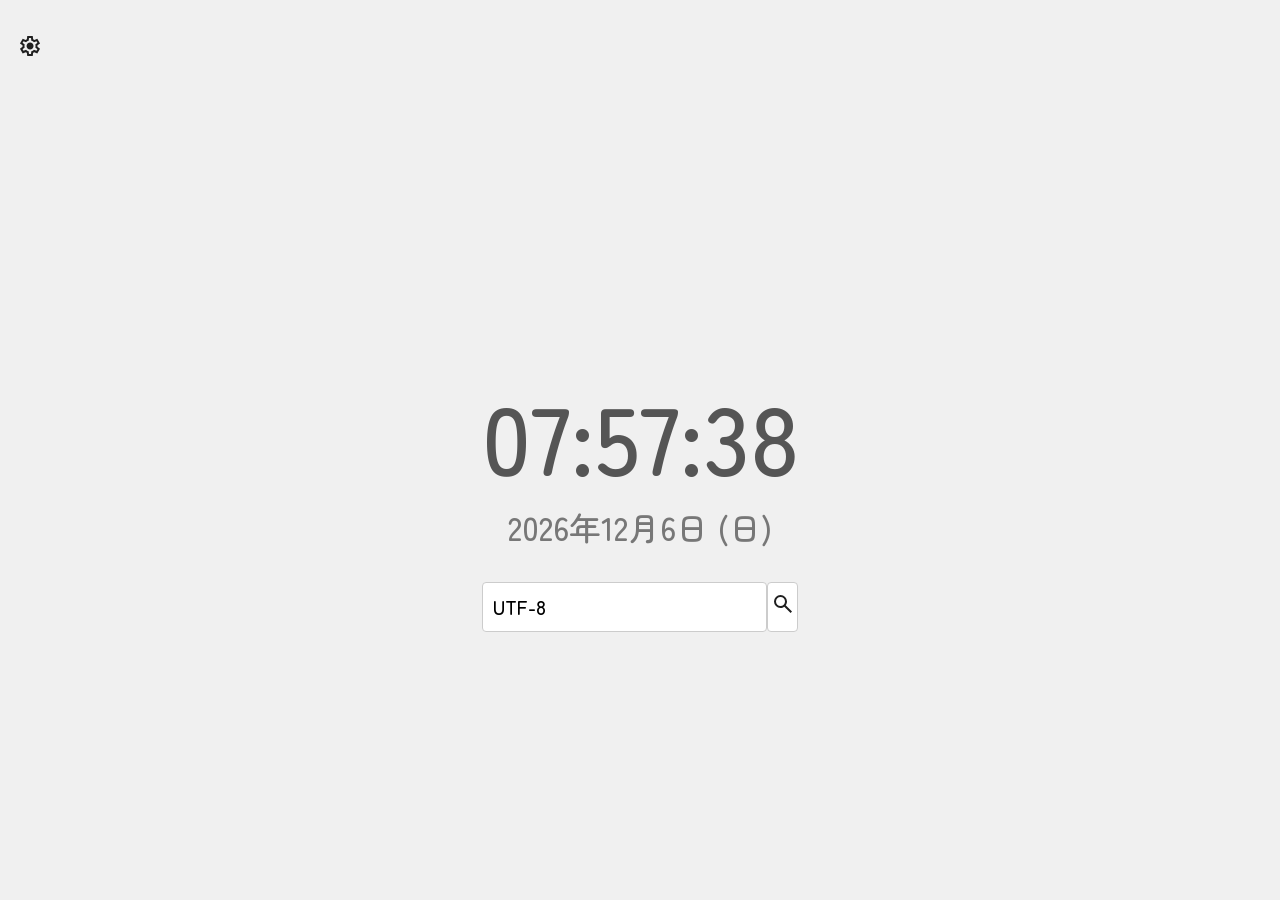
==== index.html @ 5b56629f "search機能追加" ====
<!DOCTYPE html>
<html lang="ja">
<head>
    <meta charset="UTF-8">
    <meta name="viewport" content="width=device-width, initial-scale=1.0">
    <title>Home</title>
    <!--CSS-->
    <link rel="preconnect" href="https://fonts.googleapis.com">
    <link rel="preconnect" href="https://fonts.gstatic.com" crossorigin>
    <link href="https://fonts.googleapis.com/css2?family=Zen+Maru+Gothic:wght@300;400;500;700;900&display=swap" rel="stylesheet">
    <link rel="stylesheet" href="style.css">
    <link rel="stylesheet" href="index.style.css">
</head>
<body>
    <header>
        <div class="settings">
            <p title="設定" class="settings-show-btn" onclick="document.querySelector('.settings_dialog').show();"><svg xmlns="http://www.w3.org/2000/svg" height="24px" viewBox="0 -960 960 960" width="24px" fill="#1f1f1f"><path d="m370-80-16-128q-13-5-24.5-12T307-235l-119 50L78-375l103-78q-1-7-1-13.5v-27q0-6.5 1-13.5L78-585l110-190 119 50q11-8 23-15t24-12l16-128h220l16 128q13 5 24.5 12t22.5 15l119-50 110 190-103 78q1 7 1 13.5v27q0 6.5-2 13.5l103 78-110 190-118-50q-11 8-23 15t-24 12L590-80H370Zm70-80h79l14-106q31-8 57.5-23.5T639-327l99 41 39-68-86-65q5-14 7-29.5t2-31.5q0-16-2-31.5t-7-29.5l86-65-39-68-99 42q-22-23-48.5-38.5T533-694l-13-106h-79l-14 106q-31 8-57.5 23.5T321-633l-99-41-39 68 86 64q-5 15-7 30t-2 32q0 16 2 31t7 30l-86 65 39 68 99-42q22 23 48.5 38.5T427-266l13 106Zm42-180q58 0 99-41t41-99q0-58-41-99t-99-41q-59 0-99.5 41T342-480q0 58 40.5 99t99.5 41Zm-2-140Z"/></svg></p>
            <dialog class="settings_dialog"></dialog>
        </div>
        <div class="eventday"></div>
    </header>
    <main>
        <div class="center">
            <div class="time-day"><p class="time">HH:mm:ss</p><p class="day">yyyy年mm月dd日(ddd)</p></div>
            <div class="search">
                <!--<script async src="https://cse.google.com/cse.js?cx=35801c69d542c47eb"></script>
                <div class="gcse-search"></div>-->
                <form class="search-form" action="https://www.google.com/search" method="get" target="_blank">
                    <input type="search" name="q" placeholder="検索" class="search-input" required title=">
                    <input type="hidden" name="ie" value="UTF-8">
                    <input type="hidden" name="oe" value="UTF-8">
                    <input type="hidden" name="hl" value="ja">
                    <button type="submit" class="search-btn"><svg xmlns="http://www.w3.org/2000/svg" height="24px" viewBox="0 -960 960 960" width="24px" fill="#1f1f1f"><path d="M784-120 532-372q-30 24-69 38t-83 14q-109 0-184.5-75.5T120-580q0-109 75.5-184.5T380-840q109 0 184.5 75.5T640-580q0 44-14 83t-38 69l252 252-56 56ZM380-400q75 0 127.5-52.5T560-580q0-75-52.5-127.5T380-760q-75 0-127.5 52.5T200-580q0 75 52.5 127.5T380-400Z"/></svg></button>
                </form>
            </div>
        </div>
        <div class="center-sub">
            <div class="favorite"></div>
        </div>
    </main>
    
    
    <!--JS-->
    <script src="script.js"></script>
    <script src="index.script.js"></script>
</body>
</html>
---- style.css ----
html,
body {
    margin: 0;
    padding: 0;
    width: 100%;
    height: 100%;
    /*Fonts Zen Maru Gothic ミディアムを初期で指定*/
    font-family: "Zen Maru Gothic", sans-serif;
    font-weight: 500;
    font-style: normal;
    position: relative;
}
* {
    /*Fonts Zen Maru Gothic ミディアムを初期で指定*/
    font-family: "Zen Maru Gothic", sans-serif;
    font-weight: 500;
    font-style: normal;
}


/*Zen Maru Gothic*/
.zen-maru-gothic-light {
    font-family: "Zen Maru Gothic", sans-serif;
    font-weight: 300;
    font-style: normal;
}
.zen-maru-gothic-regular {
    font-family: "Zen Maru Gothic", sans-serif;
    font-weight: 400;
    font-style: normal;
}
.zen-maru-gothic-medium {
    font-family: "Zen Maru Gothic", sans-serif;
    font-weight: 500;
    font-style: normal;
}
.zen-maru-gothic-bold {
    font-family: "Zen Maru Gothic", sans-serif;
    font-weight: 700;
    font-style: normal;
}
.zen-maru-gothic-black {
    font-family: "Zen Maru Gothic", sans-serif;
    font-weight: 900;
    font-style: normal;
}
---- index.style.css ----
body {
    font-family: 'Zen Maru Gothic', sans-serif;
    background-color: #f0f0f0;
    color: #333;
    margin: 0;
    padding: 0;
    display: flex;
    justify-content: center;
    align-items: center;
}
main {
    display: flex;
    justify-content: center;
    align-items: center;
    position: relative;
}
.center {
    position: relative;
    text-align: center;
}
.time {
    font-size: 6em;
    color: #555;
    margin-bottom: 0;
}
.day {
    font-size: 2em;
    color: #777;
    margin-top: 0;
}
/*.search > * {
    display: flex;
    justify-content: left;
    align-items: normal;
    position: relative;
}
.gs-result a,
.gs-result,
.gsc-thumbnail-inside {
    position: relative;
    text-align: left;
}*/
.search {
    position: relative;
    width: 100%;
}
.search > form {
    display: flex;
    justify-content: center;
    align-items: center;
    width: 100%;
    position: relative;
    padding-left: 0;
    padding-right: 0;
}
.search > form > input[type="search"] {
    width: 90%;
    font-size: 1.2em;
    border: 1px solid #ccc;
    border-radius: 4px;
    box-sizing: border-box;
    position: relative;
    height: 50px;
    padding-left: 10px;
} 
.search > form > input[type="search"]:focus {
    outline: none;
    border-color: #66afe9;
}
.search > form > input[type="submit"],
.search-btn {
    padding: 0;
    width: 10%;
    font-size: 1.2em;
    border: 1px solid #ccc;
    border-radius: 4px;
    box-sizing: border-box;
    position: relative;
    height: 50px;
    background-color: #fff;
}

.search > form > input[type="submit"] :hover,
.search-btn :hover {
    border-color: #66afe9;
    cursor: pointer;
}
.search > form > input[type="search"]::placeholder {
    color: #aaa;
}

.settings {
    position: absolute;
    top: 10px;
    right: 10px;
}
.settings_dialog {
    width: 300px;
    height: 400px;
    padding: 20px;
    background-color: #fff;
    border: 1px solid #ccc;
    box-shadow: 0 2px 10px rgba(0, 0, 0, 0.1);
    border-radius: 8px;
    opacity: 1 !important;
    visibility: visible !important;
    border: none;
    height: 80%;
    box-shadow: 0 3px 10px rgba(34, 25, 25, 0.4);
    border-collapse: separate;
    background: white;
    padding: 30px;
    width: 70%;
    position: fixed !important;
    top: 5%;
    left: 12%;
    z-index: 100003;
}
.settings-show-btn {
    position:fixed;
    left: 0;
    top: 0;
    cursor: pointer;
    padding: 10px;
    width: 40px;
    height: 40px;
    display: flex;
    justify-content: center;
    align-items: center;
}
.settings-show-btn:hover {
    background-color: #afafaf;
    border-radius: 50%;
}
.settings-show-btn > svg {
    width: 24px;
    height: 24px;
    
}
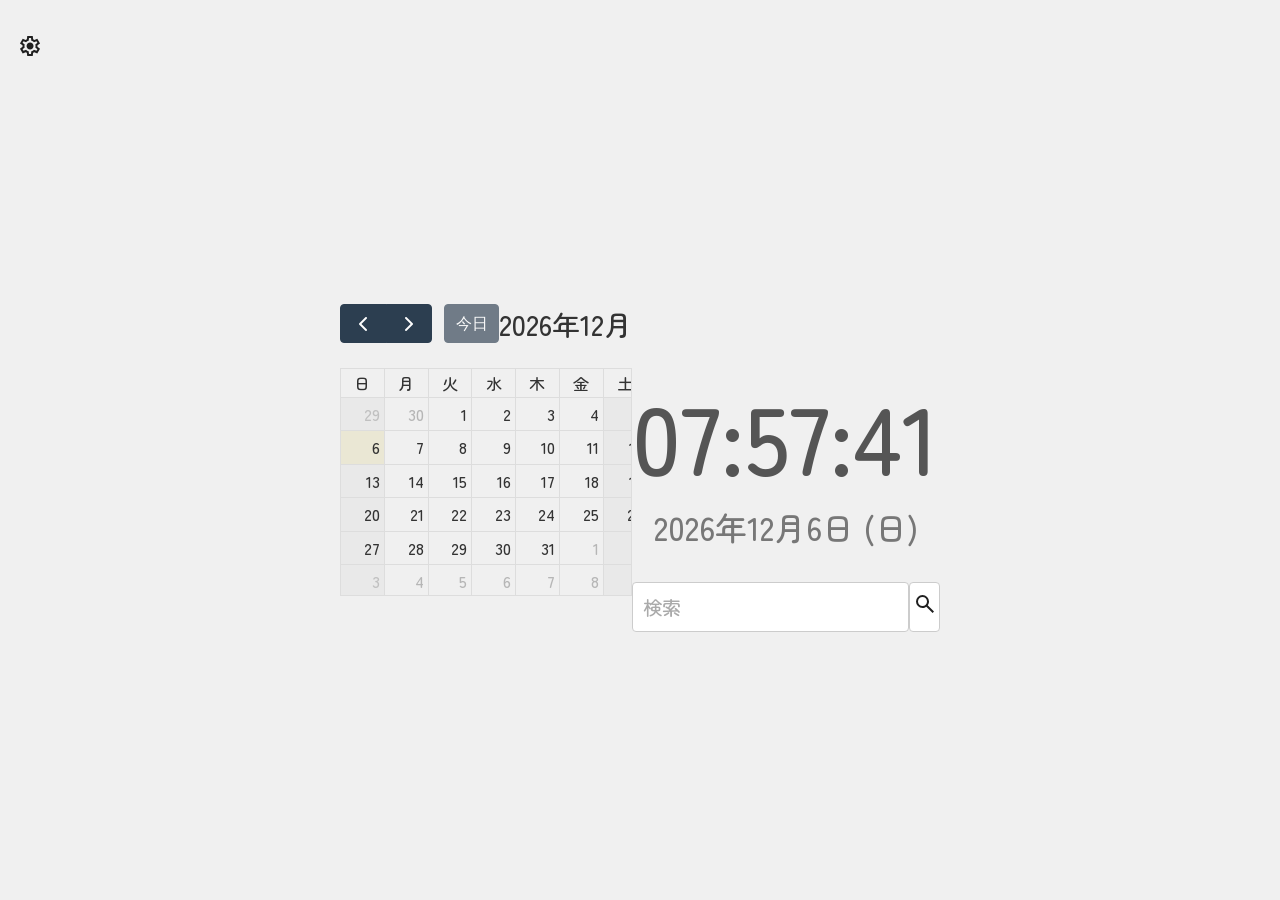
==== commit 073e5c32: "create calendar" ====
--- a/index.html
+++ b/index.html
@@ -10,12 +10,26 @@
     <link href="https://fonts.googleapis.com/css2?family=Zen+Maru+Gothic:wght@300;400;500;700;900&display=swap" rel="stylesheet">
     <link rel="stylesheet" href="style.css">
     <link rel="stylesheet" href="index.style.css">
+    <style>
+        dialog {
+            position: fixed;
+        }
+    </style>
+    <!--JS-->
+    <script src="fullcalendar/dist/index.global.min.js"></script>
+    <script src="fullcalendar/dist/locales-all.global.min.js"></script>
 </head>
 <body>
+    <div class="dialog">
+        <dialog class="settings_dialog" id="$main_settings_dialog"></dialog>
+    </div>
+    <div class="mini-calendar">
+        <div id='calendar'></div>
+    </div>
     <header>
         <div class="settings">
             <p title="設定" class="settings-show-btn" onclick="document.querySelector('.settings_dialog').show();"><svg xmlns="http://www.w3.org/2000/svg" height="24px" viewBox="0 -960 960 960" width="24px" fill="#1f1f1f"><path d="m370-80-16-128q-13-5-24.5-12T307-235l-119 50L78-375l103-78q-1-7-1-13.5v-27q0-6.5 1-13.5L78-585l110-190 119 50q11-8 23-15t24-12l16-128h220l16 128q13 5 24.5 12t22.5 15l119-50 110 190-103 78q1 7 1 13.5v27q0 6.5-2 13.5l103 78-110 190-118-50q-11 8-23 15t-24 12L590-80H370Zm70-80h79l14-106q31-8 57.5-23.5T639-327l99 41 39-68-86-65q5-14 7-29.5t2-31.5q0-16-2-31.5t-7-29.5l86-65-39-68-99 42q-22-23-48.5-38.5T533-694l-13-106h-79l-14 106q-31 8-57.5 23.5T321-633l-99-41-39 68 86 64q-5 15-7 30t-2 32q0 16 2 31t7 30l-86 65 39 68 99-42q22 23 48.5 38.5T427-266l13 106Zm42-180q58 0 99-41t41-99q0-58-41-99t-99-41q-59 0-99.5 41T342-480q0 58 40.5 99t99.5 41Zm-2-140Z"/></svg></p>
-            <dialog class="settings_dialog"></dialog>
+            
         </div>
         <div class="eventday"></div>
     </header>
@@ -26,7 +40,7 @@
                 <!--<script async src="https://cse.google.com/cse.js?cx=35801c69d542c47eb"></script>
                 <div class="gcse-search"></div>-->
                 <form class="search-form" action="https://www.google.com/search" method="get" target="_blank">
-                    <input type="search" name="q" placeholder="検索" class="search-input" required title=">
+                    <input type="search" name="q" placeholder="検索" class="search-input" required title="検索">
                     <input type="hidden" name="ie" value="UTF-8">
                     <input type="hidden" name="oe" value="UTF-8">
                     <input type="hidden" name="hl" value="ja">
--- a/style.css
+++ b/style.css
@@ -45,3 +45,6 @@
     font-style: normal;
 }
 
+dialog {
+    position: fixed;
+}
--- a/index.style.css
+++ b/index.style.css
@@ -136,4 +136,20 @@
     width: 24px;
     height: 24px;
     
+}
+
+dialog {
+    position: fixed;
+}
+
+.settings_dialog {
+    margin: 0;
+    padding: 0;
+    border: none;
+    box-sizing: border-box;
+}
+.dialog {
+    margin: 0;
+    padding: 0;
+    border: none;
 }
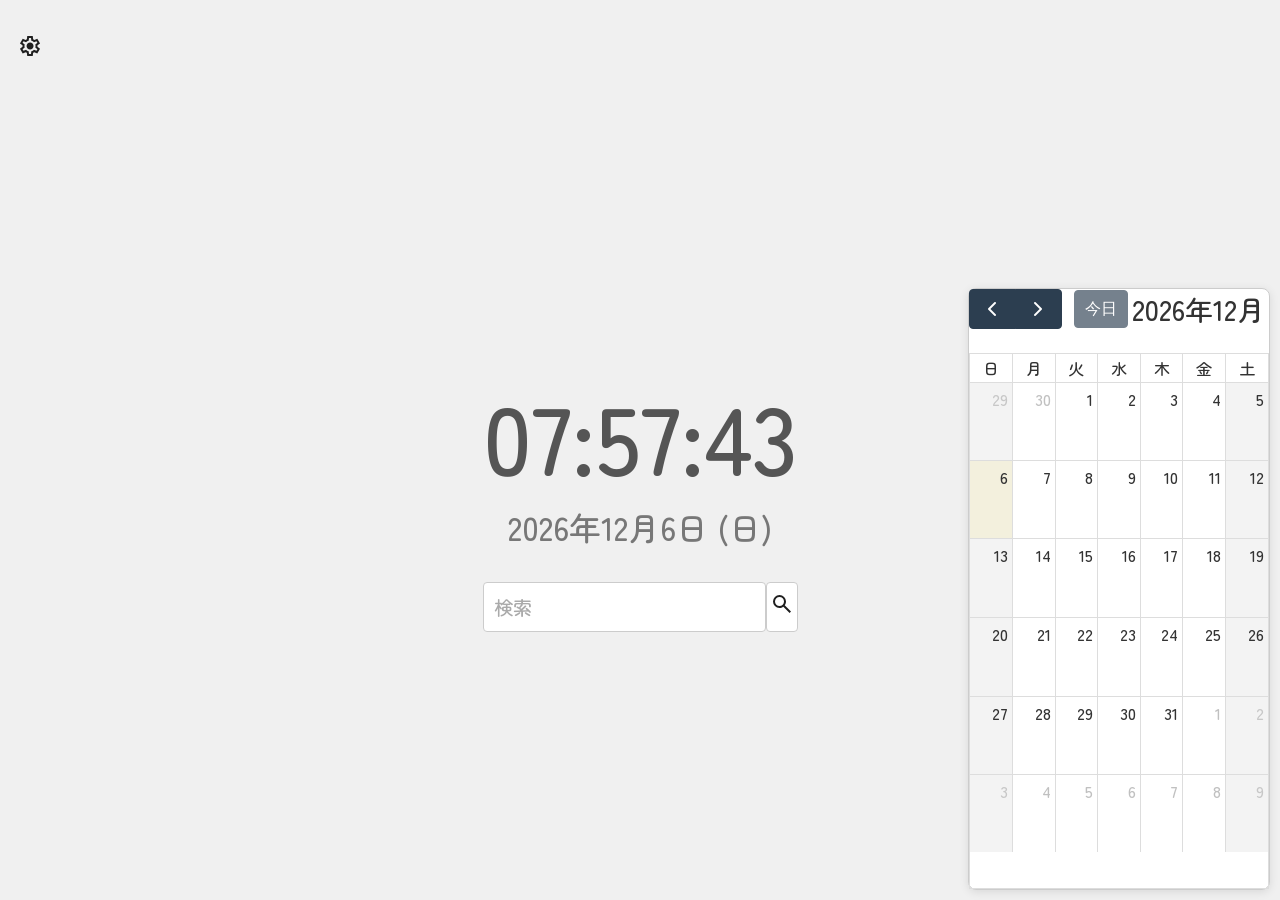
==== commit 2fad30ba: "Rename Mini Calender ID" ====
--- a/index.html
+++ b/index.html
@@ -24,7 +24,7 @@
         <dialog class="settings_dialog" id="$main_settings_dialog"></dialog>
     </div>
     <div class="mini-calendar">
-        <div id='calendar'></div>
+        <div id='mini_calendar'></div>
     </div>
     <header>
         <div class="settings">
--- a/index.style.css
+++ b/index.style.css
@@ -152,4 +152,21 @@
     margin: 0;
     padding: 0;
     border: none;
+}
+.mini-calendar {
+    position: fixed;
+    bottom: 10px;
+    right: 10px;
+    width: 300px;
+    height: 600px;
+    background-color: #fff;
+    border: 1px solid #ccc;
+    box-shadow: 0 2px 10px rgba(0, 0, 0, 0.1);
+    border-radius: 8px;
+    z-index: 100002;
+}
+.mini-calendar #mini_calendar {
+    width: 100%;
+    height: 100%;
+    /*font-size: 10px;*/
 }
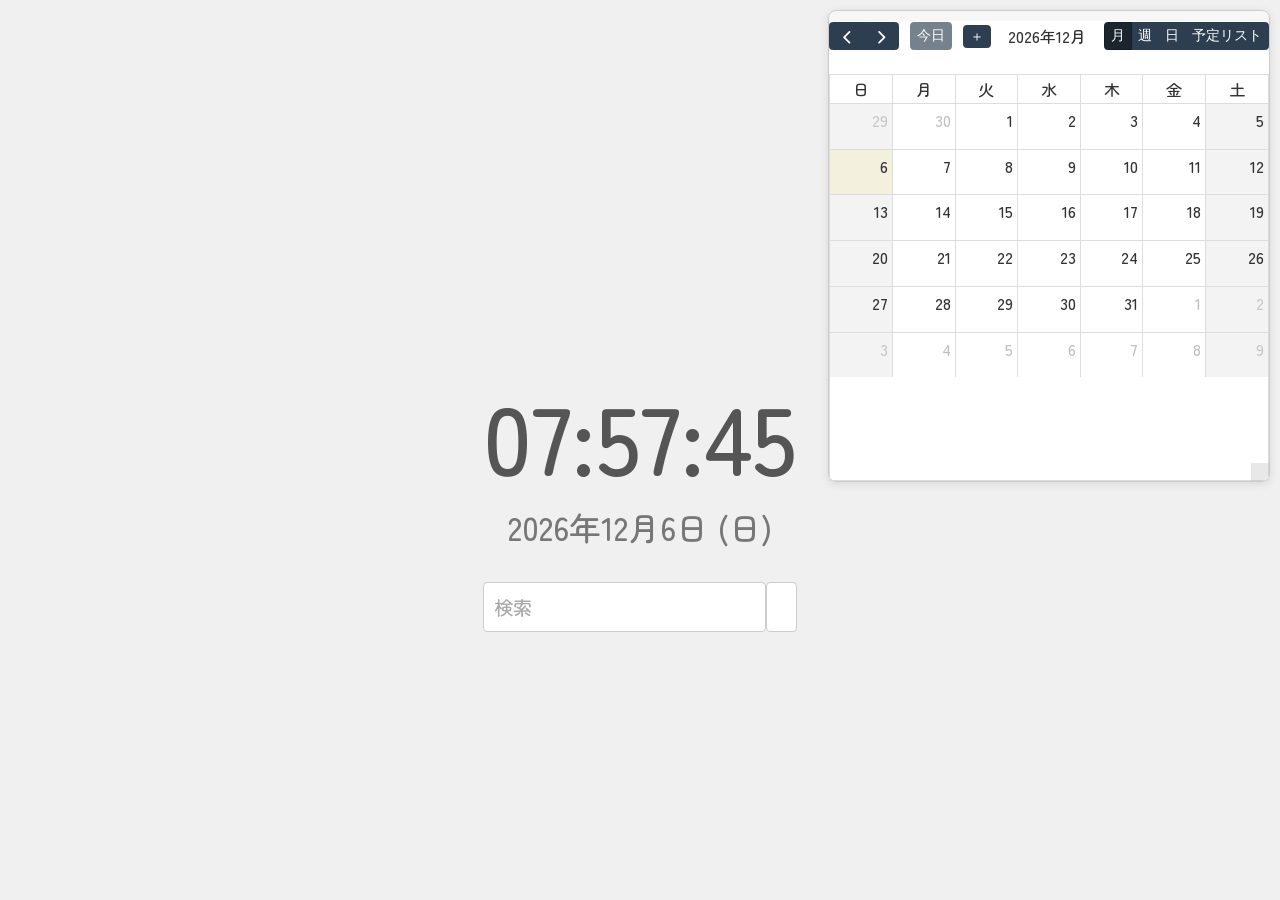
==== commit 8b8eae79: "Updata" ====
--- a/index.html
+++ b/index.html
@@ -22,13 +22,59 @@
 <body>
     <div class="dialog">
         <dialog class="settings_dialog" id="$main_settings_dialog"></dialog>
+        <dialog class="event_dialog" id="event_dialog">
+            <div class="event-dialog-content">
+                <div>
+                    <label>タイトル:</label>
+                    <input type="text" id="event_title">
+                </div>
+                <div class="event-dates">
+                    <div>
+                        <label>開始日時:</label>
+                        <input type="datetime-local" id="event_start">
+                    </div>
+                    <div>
+                        <label>終了日時:</label>
+                        <input type="datetime-local" id="event_end">
+                    </div>
+                </div>
+                <div class="event-buttons">
+                    <button id="event_save">保存</button>
+                    <button id="event_delete">削除</button>
+                    <button onclick="this.closest('dialog').close()">閉じる</button>
+                </div>
+            </div>
+        </dialog>
+        <dialog class="event_dialog" id="add_event_dialog">
+            <div class="event-dialog-content">
+                <h3>新規イベント</h3>
+                <div>
+                    <label>タイトル:</label>
+                    <input type="text" id="new_event_title">
+                </div>
+                <div class="event-dates">
+                    <div>
+                        <label>開始日時:</label>
+                        <input type="datetime-local" id="new_event_start">
+                    </div>
+                    <div>
+                        <label>終了日時:</label>
+                        <input type="datetime-local" id="new_event_end">
+                    </div>
+                </div>
+                <div class="event-buttons">
+                    <button id="new_event_save">追加</button>
+                    <button onclick="this.closest('dialog').close()">キャンセル</button>
+                </div>
+            </div>
+        </dialog>
     </div>
     <div class="mini-calendar">
         <div id='mini_calendar'></div>
     </div>
     <header>
         <div class="settings">
-            <p title="設定" class="settings-show-btn" onclick="document.querySelector('.settings_dialog').show();"><svg xmlns="http://www.w3.org/2000/svg" height="24px" viewBox="0 -960 960 960" width="24px" fill="#1f1f1f"><path d="m370-80-16-128q-13-5-24.5-12T307-235l-119 50L78-375l103-78q-1-7-1-13.5v-27q0-6.5 1-13.5L78-585l110-190 119 50q11-8 23-15t24-12l16-128h220l16 128q13 5 24.5 12t22.5 15l119-50 110 190-103 78q1 7 1 13.5v27q0 6.5-2 13.5l103 78-110 190-118-50q-11 8-23 15t-24 12L590-80H370Zm70-80h79l14-106q31-8 57.5-23.5T639-327l99 41 39-68-86-65q5-14 7-29.5t2-31.5q0-16-2-31.5t-7-29.5l86-65-39-68-99 42q-22-23-48.5-38.5T533-694l-13-106h-79l-14 106q-31 8-57.5 23.5T321-633l-99-41-39 68 86 64q-5 15-7 30t-2 32q0 16 2 31t7 30l-86 65 39 68 99-42q22 23 48.5 38.5T427-266l13 106Zm42-180q58 0 99-41t41-99q0-58-41-99t-99-41q-59 0-99.5 41T342-480q0 58 40.5 99t99.5 41Zm-2-140Z"/></svg></p>
+            <p title="設定" class="settings-show-btn" onclick="document.querySelector('.settings_dialog').show();"><svg xmlns="http://www.w3.org/2000/svg" height="24px" viewBox="http://www.w3.org/2000/svg" width="24px" fill="#1f1f1f"><path d="m370-80-16-128q-13-5-24.5-12T307-235l-119 50L78-375l103-78q-1-7-1-13.5v-27q0-6.5 1-13.5L78-585l110-190 119 50q11-8 23-15t24-12l16-128h220l16 128q13 5 24.5 12t22.5 15l119-50 110 190-103 78q1 7 1 13.5v27q0 6.5-2 13.5l103 78-110 190-118-50q-11 8-23 15t-24 12L590-80H370Zm70-80h79l14-106q31-8 57.5-23.5T639-327l99 41 39-68-86-65q5-14 7-29.5t2-31.5q0-16-2-31.5t-7-29.5l86-65-39-68-99 42q-22-23-48.5-38.5T533-694l-13-106h-79l-14 106q-31 8-57.5 23.5T321-633l-99-41-39 68 86 64q-5 15-7 30t-2 32q0 16 2 31t7 30l-86 65 39 68 99-42q22 23 48.5 38.5T427-266l13 106Zm42-180q58 0 99-41t41-99q0-58-41-99t-99-41q-59 0-99.5 41T342-480q0 58 40.5 99t99.5 41Zm-2-140Z"/></svg></p>
             
         </div>
         <div class="eventday"></div>
@@ -44,7 +90,7 @@
                     <input type="hidden" name="ie" value="UTF-8">
                     <input type="hidden" name="oe" value="UTF-8">
                     <input type="hidden" name="hl" value="ja">
-                    <button type="submit" class="search-btn"><svg xmlns="http://www.w3.org/2000/svg" height="24px" viewBox="0 -960 960 960" width="24px" fill="#1f1f1f"><path d="M784-120 532-372q-30 24-69 38t-83 14q-109 0-184.5-75.5T120-580q0-109 75.5-184.5T380-840q109 0 184.5 75.5T640-580q0 44-14 83t-38 69l252 252-56 56ZM380-400q75 0 127.5-52.5T560-580q0-75-52.5-127.5T380-760q-75 0-127.5 52.5T200-580q0 75 52.5 127.5T380-400Z"/></svg></button>
+                    <button type="submit" class="search-btn"><svg xmlns="http://www.w3.org/2000/svg" height="24px" viewBox="http://www.w3.org/2000/svg" width="24px" fill="#1f1f1f"><path d="M784-120 532-372q-30 24-69 38t-83 14q-109 0-184.5-75.5T120-580q0-109 75.5-184.5T380-840q109 0 184.5 75.5T640-580q0 44-14 83t-38 69l252 252-56 56ZM380-400q75 0 127.5-52.5T560-580q0-75-52.5-127.5T380-760q-75 0-127.5 52.5T200-580q0 75 52.5 127.5T380-400Z"/></svg></button>
                 </form>
             </div>
         </div>
--- a/index.style.css
+++ b/index.style.css
@@ -155,18 +155,77 @@
 }
 .mini-calendar {
     position: fixed;
-    bottom: 10px;
+    top: 10px;
     right: 10px;
-    width: 300px;
-    height: 600px;
+    width: 440px;
+    height: 470px;
     background-color: #fff;
     border: 1px solid #ccc;
     box-shadow: 0 2px 10px rgba(0, 0, 0, 0.1);
     border-radius: 8px;
     z-index: 100002;
+    display: flex;
+    flex-direction: column;
+    user-select: none;
+    -webkit-user-select: none;
 }
 .mini-calendar #mini_calendar {
     width: 100%;
     height: 100%;
+    flex: 1;
+    box-sizing: border-box;  /* パディングを含めたサイズ計算に */
     /*font-size: 10px;*/
+}
+
+/* イベントのタイトルは選択可能に */
+.mini-calendar .fc-event-title {
+    user-select: text;
+    -webkit-user-select: text;
+}
+.event_dialog {
+    padding: 20px;
+    background-color: #fff;
+    border: none;
+    border-radius: 8px;
+    box-shadow: 0 3px 10px rgba(34, 25, 25, 0.4);
+}
+
+.event-dialog-content {
+    display: flex;
+    flex-direction: column;
+    gap: 15px;
+}
+
+.event-dialog-content input[type="text"] {
+    width: 100%;
+    padding: 5px;
+    margin-bottom: 10px;
+    border: 1px solid #ccc;
+    border-radius: 4px;
+    box-sizing: border-box;
+}
+
+.event-dates {
+    display: flex;
+    flex-direction: column;
+    gap: 10px;
+}
+
+.event-buttons {
+    display: flex;
+    gap: 10px;
+    justify-content: flex-end;
+    margin-top: 10px;
+}
+
+.event-buttons button {
+    padding: 5px 15px;
+    border: 1px solid #ccc;
+    border-radius: 4px;
+    background: white;
+    cursor: pointer;
+}
+
+.event-buttons button:hover {
+    background: #f0f0f0;
 }
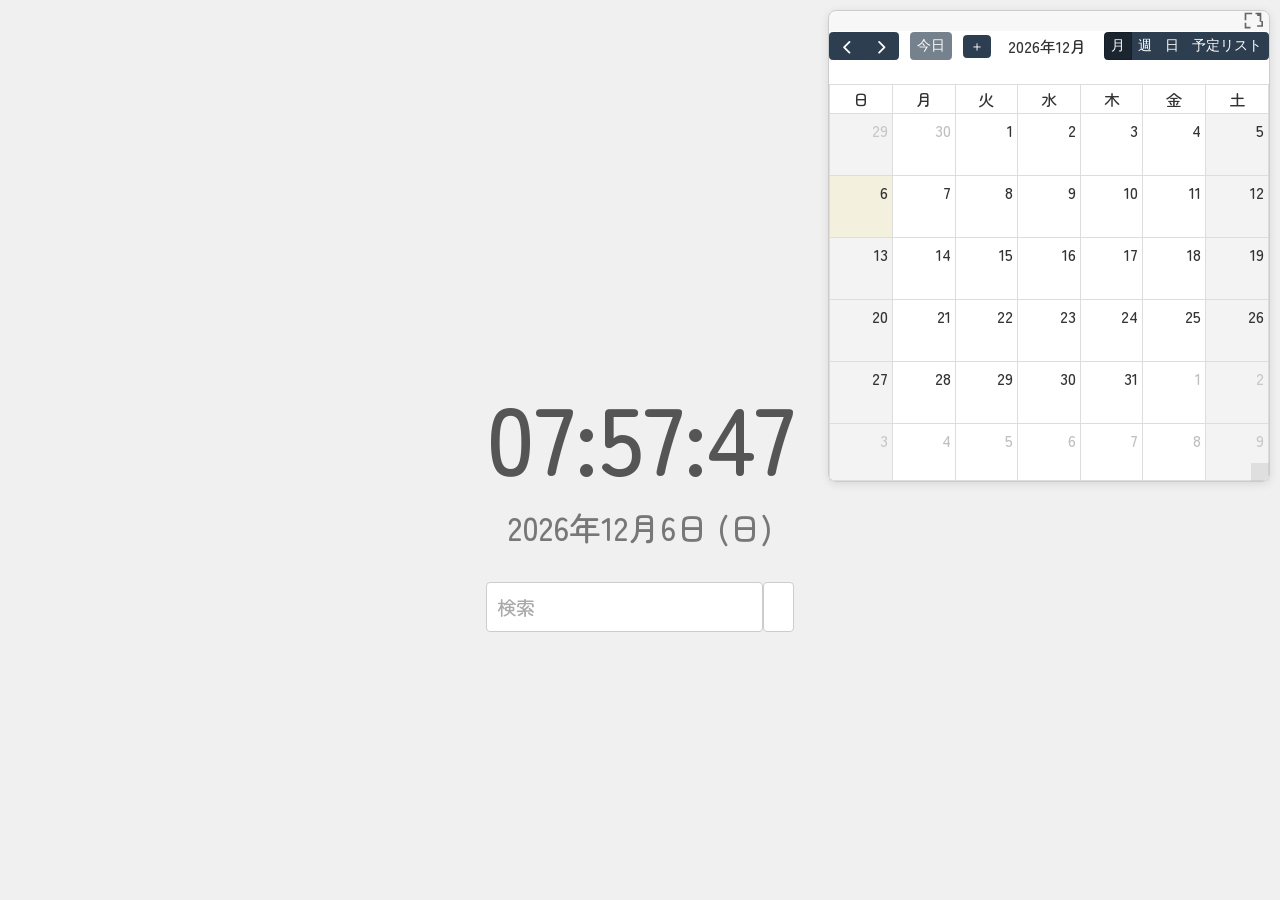
==== commit 7c7ac69b: "update calender" ====
--- a/index.html
+++ b/index.html
@@ -74,7 +74,8 @@
     </div>
     <header>
         <div class="settings">
-            <p title="設定" class="settings-show-btn" onclick="document.querySelector('.settings_dialog').show();"><svg xmlns="http://www.w3.org/2000/svg" height="24px" viewBox="http://www.w3.org/2000/svg" width="24px" fill="#1f1f1f"><path d="m370-80-16-128q-13-5-24.5-12T307-235l-119 50L78-375l103-78q-1-7-1-13.5v-27q0-6.5 1-13.5L78-585l110-190 119 50q11-8 23-15t24-12l16-128h220l16 128q13 5 24.5 12t22.5 15l119-50 110 190-103 78q1 7 1 13.5v27q0 6.5-2 13.5l103 78-110 190-118-50q-11 8-23 15t-24 12L590-80H370Zm70-80h79l14-106q31-8 57.5-23.5T639-327l99 41 39-68-86-65q5-14 7-29.5t2-31.5q0-16-2-31.5t-7-29.5l86-65-39-68-99 42q-22-23-48.5-38.5T533-694l-13-106h-79l-14 106q-31 8-57.5 23.5T321-633l-99-41-39 68 86 64q-5 15-7 30t-2 32q0 16 2 31t7 30l-86 65 39 68 99-42q22 23 48.5 38.5T427-266l13 106Zm42-180q58 0 99-41t41-99q0-58-41-99t-99-41q-59 0-99.5 41T342-480q0 58 40.5 99t99.5 41Zm-2-140Z"/></svg></p>
+            <p title="設定" class="settings-show-btn" onclick="document.querySelector('.settings_dialog').show();">
+              <svg xmlns="http://www.w3.org/2000/svg" height="24px" viewBox="0 0 960 960" width="24px" fill="#1f1f1f"><path d="m370-80-16-128q-13-5-24.5-12T307-235l-119 50L78-375l103-78q-1-7-1-13.5v-27q0-6.5 1-13.5L78-585l110-190 119 50q11-8 23-15t24-12l16-128h220l16 128q13 5 24.5 12t22.5 15l119-50 110 190-103 78q1 7 1 13.5v27q0 6.5-2 13.5l103 78-110 190-118-50q-11 8-23 15t-24 12L590-80H370Zm70-80h79l14-106q31-8 57.5-23.5T639-327l99 41 39-68-86-65q5-14 7-29.5t2-31.5q0-16-2-31.5t-7-29.5l86-65-39-68-99 42q-22-23-48.5-38.5T533-694l-13-106h-79l-14 106q-31 8-57.5 23.5T321-633l-99-41-39 68 86 64q-5 15-7 30t-2 32q0 16 2 31t7 30l-86 65 39 68 99-42q22 23 48.5 38.5T427-266l13 106Zm42-180q58 0 99-41t41-99q0-58-41-99t-99-41q-59 0-99.5 41T342-480q0 58 40.5 99t99.5 41Zm-2-140Z"/></svg></p>
             
         </div>
         <div class="eventday"></div>
@@ -90,7 +91,9 @@
                     <input type="hidden" name="ie" value="UTF-8">
                     <input type="hidden" name="oe" value="UTF-8">
                     <input type="hidden" name="hl" value="ja">
-                    <button type="submit" class="search-btn"><svg xmlns="http://www.w3.org/2000/svg" height="24px" viewBox="http://www.w3.org/2000/svg" width="24px" fill="#1f1f1f"><path d="M784-120 532-372q-30 24-69 38t-83 14q-109 0-184.5-75.5T120-580q0-109 75.5-184.5T380-840q109 0 184.5 75.5T640-580q0 44-14 83t-38 69l252 252-56 56ZM380-400q75 0 127.5-52.5T560-580q0-75-52.5-127.5T380-760q-75 0-127.5 52.5T200-580q0 75 52.5 127.5T380-400Z"/></svg></button>
+                    <button type="submit" class="search-btn">
+                    <svg xmlns="http://www.w3.org/2000/svg" height="24px" viewBox="0 0 960 960" width="24px" fill="#1f1f1f"><path d="M784-120 532-372q-30 24-69 38t-83 14q-109 0-184.5-75.5T120-580q0-109 75.5-184.5T380-840q109 0 184.5 75.5T640-580q0 44-14 83t-38 69l252 252-56 56ZM380-400q75 0 127.5-52.5T560-580q0-75-52.5-127.5T380-760q-75 0-127.5 52.5T200-580q0 75 52.5 127.5T380-400Z"/></svg>
+                    </button>
                 </form>
             </div>
         </div>
--- a/index.style.css
+++ b/index.style.css
@@ -228,4 +228,29 @@
 
 .event-buttons button:hover {
     background: #f0f0f0;
+}
+.mini-calendar-drag-handle {
+    display: flex;
+    justify-content: flex-end;
+    align-items: center;
+}
+.mini-calendar-fullscreen-btn {
+    width: 24px;
+    height: 24px;
+    margin-right: 4px;
+    background: none;
+    border: none;
+    cursor: pointer;
+    display: flex;
+    align-items: center;
+    justify-content: center;
+    padding: 0;
+}
+.mini-calendar-fullscreen-btn svg {
+    width: 20px;
+    height: 20px;
+    fill: #666;
+}
+.mini-calendar-fullscreen-btn:hover svg {
+    fill: #222;
 }
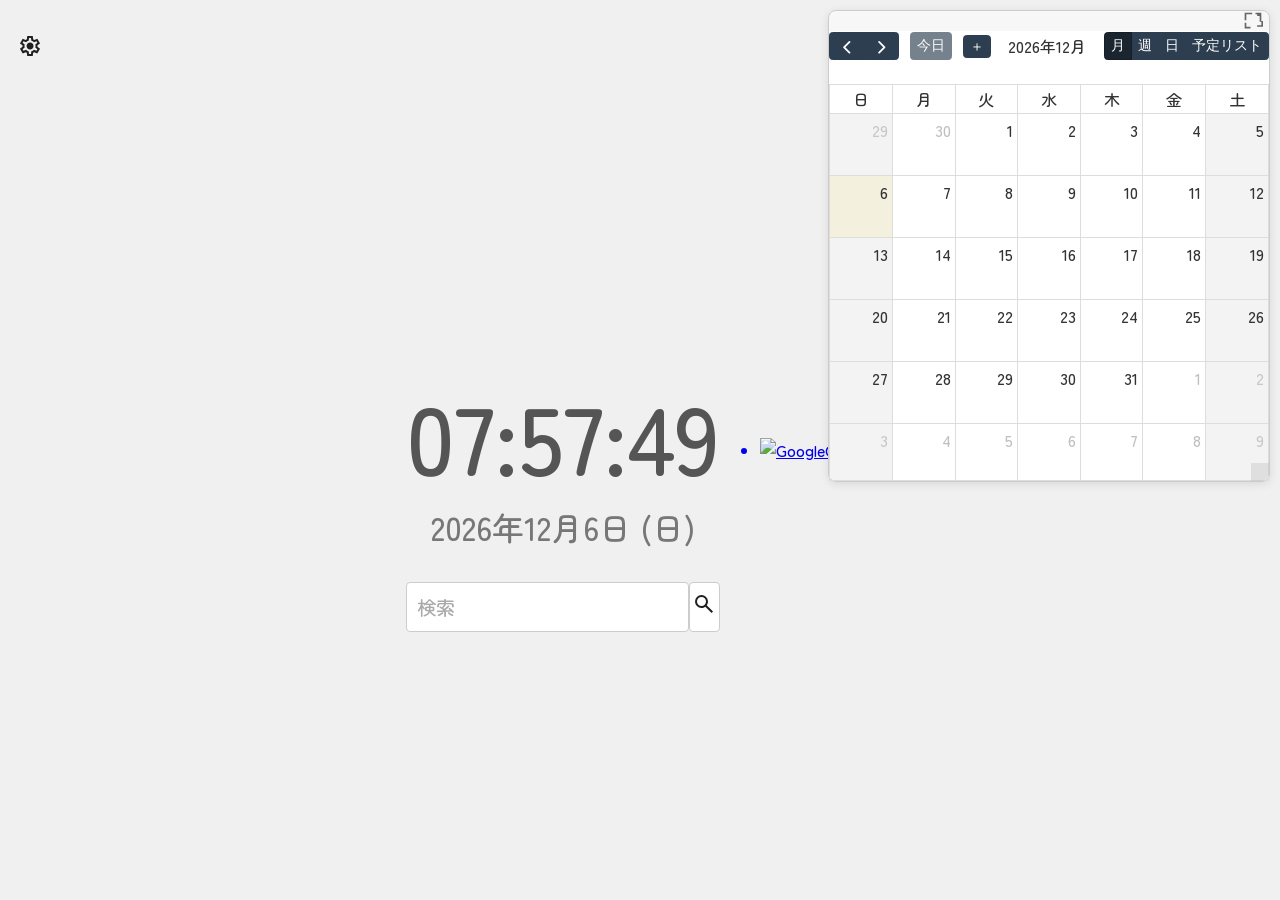
==== commit ce806f43: "Today Last Update" ====
--- a/index.html
+++ b/index.html
@@ -21,7 +21,44 @@
 </head>
 <body>
     <div class="dialog">
-        <dialog class="settings_dialog" id="$main_settings_dialog"></dialog>
+        <dialog class="settings_dialog" id="$main_settings_dialog">
+            <div class="settings-dialog-content">
+                <h3>設定</h3>
+                <div class="settings-options">
+                    <div class="option">
+                        <label for="theme">テーマ:</label>
+                        <select id="theme">
+                            <option value="light">ライト</option>
+                        </select>
+                    </div>
+                    <div class="option">
+                        <label for="language">言語:</label>
+                        <select id="language">
+                            <option value="ja">日本語</option>
+                        </select>
+                    </div>
+                    <div class="option">
+                        <label for="timezone">タイムゾーン:</label>
+                        <select id="timezone">
+                            <option value="Asia/Tokyo">日本 (東京)</option>
+                        </select>
+                    </div>
+                    <div class="option">
+                        <label for="dateFormat">日付フォーマット:</label>
+                        <select id="dateFormat">
+                            <option value="YYYY年MM月DD日">YYYY年MM月DD日</option>
+                        </select>
+                    </div>
+                    <div class="option">
+                        <label for="timeFormat">時間フォーマット:</label>
+                        <select id="timeFormat">
+                            <option value="HH:mm">24時間</option>
+                        </select>
+                    </div>
+                </div>
+                <button onclick="$main_settings_dialog.close();">閉じる</button>
+            </div>
+        </dialog>
         <dialog class="event_dialog" id="event_dialog">
             <div class="event-dialog-content">
                 <div>
@@ -75,8 +112,8 @@
     <header>
         <div class="settings">
             <p title="設定" class="settings-show-btn" onclick="document.querySelector('.settings_dialog').show();">
-              <svg xmlns="http://www.w3.org/2000/svg" height="24px" viewBox="0 0 960 960" width="24px" fill="#1f1f1f"><path d="m370-80-16-128q-13-5-24.5-12T307-235l-119 50L78-375l103-78q-1-7-1-13.5v-27q0-6.5 1-13.5L78-585l110-190 119 50q11-8 23-15t24-12l16-128h220l16 128q13 5 24.5 12t22.5 15l119-50 110 190-103 78q1 7 1 13.5v27q0 6.5-2 13.5l103 78-110 190-118-50q-11 8-23 15t-24 12L590-80H370Zm70-80h79l14-106q31-8 57.5-23.5T639-327l99 41 39-68-86-65q5-14 7-29.5t2-31.5q0-16-2-31.5t-7-29.5l86-65-39-68-99 42q-22-23-48.5-38.5T533-694l-13-106h-79l-14 106q-31 8-57.5 23.5T321-633l-99-41-39 68 86 64q-5 15-7 30t-2 32q0 16 2 31t7 30l-86 65 39 68 99-42q22 23 48.5 38.5T427-266l13 106Zm42-180q58 0 99-41t41-99q0-58-41-99t-99-41q-59 0-99.5 41T342-480q0 58 40.5 99t99.5 41Zm-2-140Z"/></svg></p>
-            
+                <svg xmlns="http://www.w3.org/2000/svg" height="24px" viewBox="0 -960 960 960" width="24px" fill="#1f1f1f"><path d="m370-80-16-128q-13-5-24.5-12T307-235l-119 50L78-375l103-78q-1-7-1-13.5v-27q0-6.5 1-13.5L78-585l110-190 119 50q11-8 23-15t24-12l16-128h220l16 128q13 5 24.5 12t22.5 15l119-50 110 190-103 78q1 7 1 13.5v27q0 6.5-2 13.5l103 78-110 190-118-50q-11 8-23 15t-24 12L590-80H370Zm70-80h79l14-106q31-8 57.5-23.5T639-327l99 41 39-68-86-65q5-14 7-29.5t2-31.5q0-16-2-31.5t-7-29.5l86-65-39-68-99 42q-22-23-48.5-38.5T533-694l-13-106h-79l-14 106q-31 8-57.5 23.5T321-633l-99-41-39 68 86 64q-5 15-7 30t-2 32q0 16 2 31t7 30l-86 65 39 68 99-42q22 23 48.5 38.5T427-266l13 106Zm42-180q58 0 99-41t41-99q0-58-41-99t-99-41q-59 0-99.5 41T342-480q0 58 40.5 99t99.5 41Zm-2-140Z"/></svg>
+            </p>
         </div>
         <div class="eventday"></div>
     </header>
@@ -92,13 +129,15 @@
                     <input type="hidden" name="oe" value="UTF-8">
                     <input type="hidden" name="hl" value="ja">
                     <button type="submit" class="search-btn">
-                    <svg xmlns="http://www.w3.org/2000/svg" height="24px" viewBox="0 0 960 960" width="24px" fill="#1f1f1f"><path d="M784-120 532-372q-30 24-69 38t-83 14q-109 0-184.5-75.5T120-580q0-109 75.5-184.5T380-840q109 0 184.5 75.5T640-580q0 44-14 83t-38 69l252 252-56 56ZM380-400q75 0 127.5-52.5T560-580q0-75-52.5-127.5T380-760q-75 0-127.5 52.5T200-580q0 75 52.5 127.5T380-400Z"/></svg>
+                    <svg xmlns="http://www.w3.org/2000/svg" height="24px" viewBox="0 -960 960 960" width="24px" fill="#1f1f1f"><path d="M784-120 532-372q-30 24-69 38t-83 14q-109 0-184.5-75.5T120-580q0-109 75.5-184.5T380-840q109 0 184.5 75.5T640-580q0 44-14 83t-38 69l252 252-56 56ZM380-400q75 0 127.5-52.5T560-580q0-75-52.5-127.5T380-760q-75 0-127.5 52.5T200-580q0 75 52.5 127.5T380-400Z"/></svg>
                     </button>
                 </form>
             </div>
         </div>
         <div class="center-sub">
-            <div class="favorite"></div>
+            <div class="favorite">
+                <ul id="$favorite_ul"></ul>
+            </div>
         </div>
     </main>
     
--- a/index.style.css
+++ b/index.style.css
@@ -127,6 +127,7 @@
     display: flex;
     justify-content: center;
     align-items: center;
+    color: #666;
 }
 .settings-show-btn:hover {
     background-color: #afafaf;
@@ -135,7 +136,7 @@
 .settings-show-btn > svg {
     width: 24px;
     height: 24px;
-    
+    color: #666;
 }
 
 dialog {
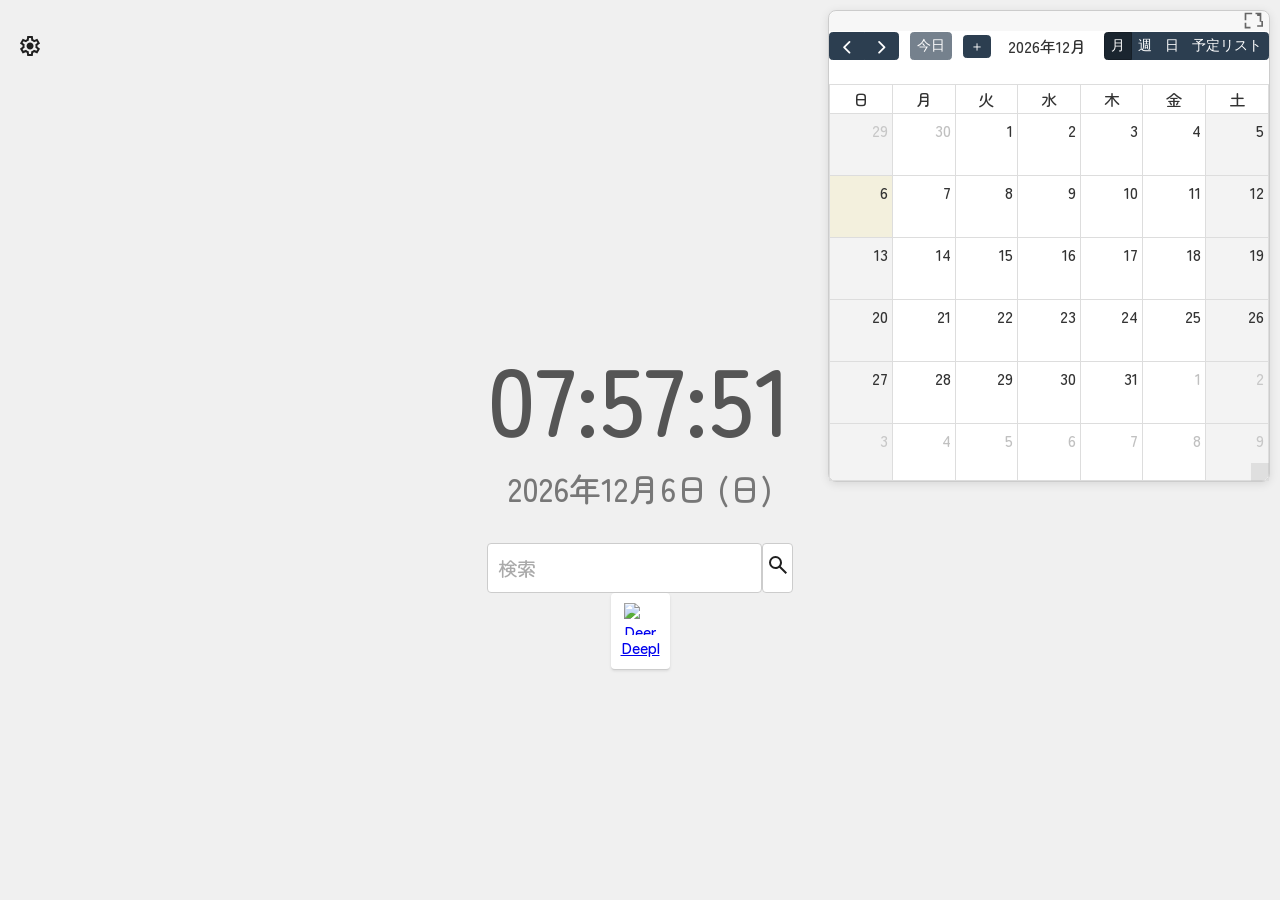
==== commit 33abbcb7: "日付のエラー解消" ====
--- a/index.html
+++ b/index.html
@@ -136,7 +136,7 @@
         </div>
         <div class="center-sub">
             <div class="favorite">
-                <ul id="$favorite_ul"></ul>
+                <ul id="$favorite_ul" class="favorite_ul"></ul>
             </div>
         </div>
     </main>
--- a/index.style.css
+++ b/index.style.css
@@ -9,12 +9,17 @@
     align-items: center;
 }
 main {
-    display: flex;
-    justify-content: center;
-    align-items: center;
-    position: relative;
+    position: relative;
+    display: flex;
+    align-items: center;
+    justify-content: center;
+    flex-direction: column;
 }
 .center {
+    position: relative;
+    text-align: center;
+}
+.center-sub {
     position: relative;
     text-align: center;
 }
@@ -254,4 +259,60 @@
 }
 .mini-calendar-fullscreen-btn:hover svg {
     fill: #222;
+}
+
+.center-sub {
+    width: 100%;
+    display: flex;
+    align-items: center;
+    justify-content: center;
+}
+.favorite_ul {
+    display: flex;
+    justify-content: center;
+    align-items: center;
+    width: 100%;
+    position: relative;
+    padding-left: 0;
+    padding-right: 0;
+
+    list-style: none;
+    padding: 0;
+    margin: 0;
+    display: flex;
+    position: relative;
+}
+
+.favorite-item {
+    display: flex;
+    align-items: center;
+    justify-content: center;
+    flex-direction: column;
+    width: 100%;
+    padding: 10px;
+    border-bottom: 1px solid #ccc;
+    background-color: #fff;
+    box-shadow: 0 1px 3px rgba(0, 0, 0, 0.1);
+    border-radius: 4px;
+    list-style: none;
+}
+.favorite-item :hover {
+    background-color: #f9f9f9;
+}
+.favorite-item > li {
+    display: flex;
+    align-items: center;
+    justify-content: center;
+    flex-direction: column;
+    text-align: center;
+    list-style: none;
+}
+.favorite-item a {
+    text-decoration: none;
+    color: #333;
+    font-weight: 500;
+}
+.favorite-item img {
+    width: 32px;
+    height: 32px;
 }
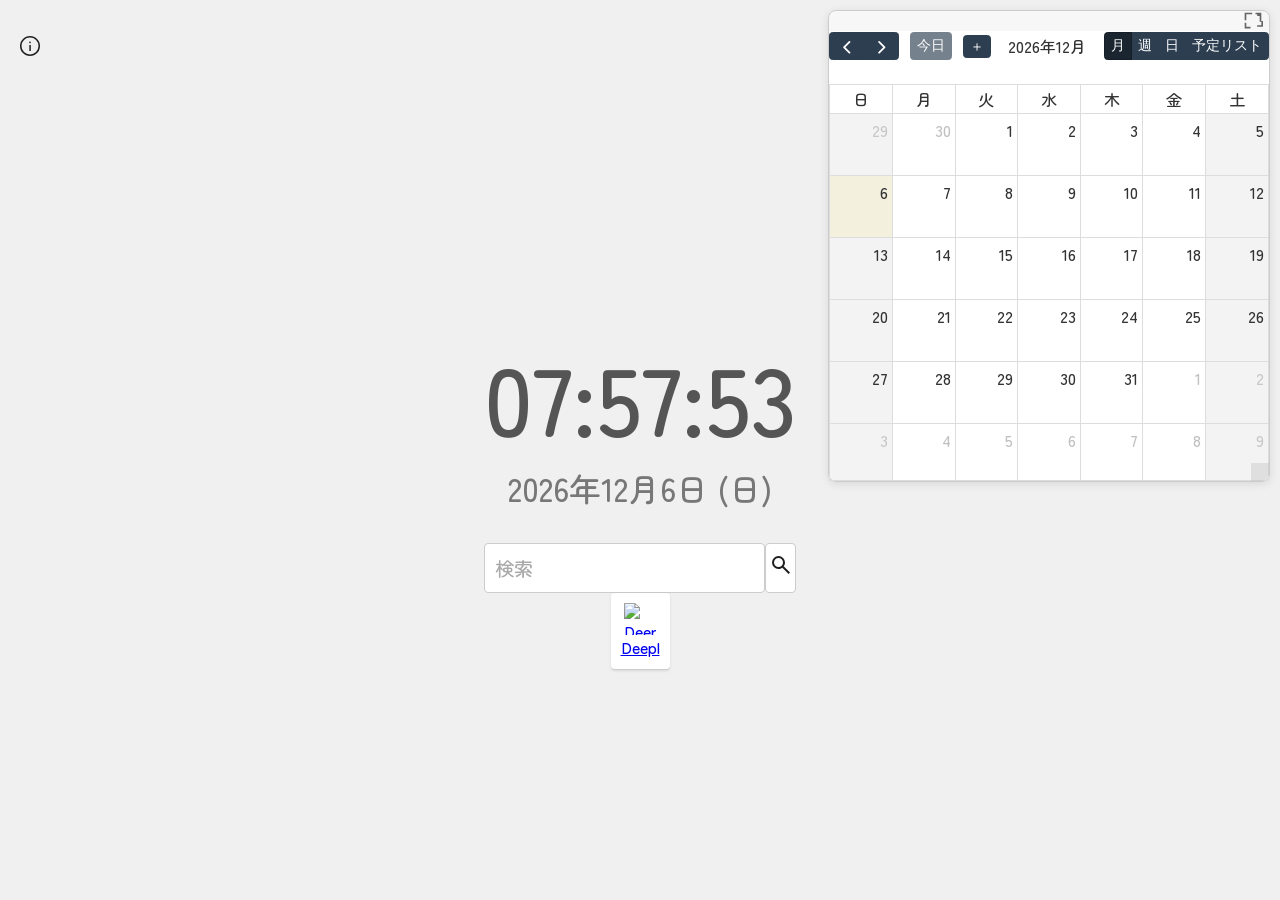
==== commit cb01d854: "情報表示" ====
--- a/index.html
+++ b/index.html
@@ -23,6 +23,7 @@
     <div class="dialog">
         <dialog class="settings_dialog" id="$main_settings_dialog">
             <div class="settings-dialog-content">
+                <!--自分は未熟のため、設定はまだ上手いこと実装できそうにないので一旦保留
                 <h3>設定</h3>
                 <div class="settings-options">
                     <div class="option">
@@ -55,8 +56,19 @@
                             <option value="HH:mm">24時間</option>
                         </select>
                     </div>
+                </div>-->
+                <!-- FullCalendarライセンス表記を追加 -->
+                <div class="license-section">
+                    <h4>ライブラリ情報</h4>
+                    <div class="license-fullcalendar">
+                        <strong>FullCalendar</strong> by <a href="https://fullcalendar.io/" target="_blank">Adam Shaw</a> is licensed under the <a href="https://opensource.org/licenses/MIT" target="_blank">MIT License</a>.<br>
+                        <span>
+                            &copy; 2019 Adam Shaw<br>
+                            <a href="https://fullcalendar.io/" target="_blank">https://fullcalendar.io/</a>
+                        </span>
+                    </div>
                 </div>
-                <button onclick="$main_settings_dialog.close();">閉じる</button>
+                <button onclick="$main_settings_dialog.close();" style="position: fixed;z-index: 999999;">閉じる</button>
             </div>
         </dialog>
         <dialog class="event_dialog" id="event_dialog">
@@ -111,8 +123,8 @@
     </div>
     <header>
         <div class="settings">
-            <p title="設定" class="settings-show-btn" onclick="document.querySelector('.settings_dialog').show();">
-                <svg xmlns="http://www.w3.org/2000/svg" height="24px" viewBox="0 -960 960 960" width="24px" fill="#1f1f1f"><path d="m370-80-16-128q-13-5-24.5-12T307-235l-119 50L78-375l103-78q-1-7-1-13.5v-27q0-6.5 1-13.5L78-585l110-190 119 50q11-8 23-15t24-12l16-128h220l16 128q13 5 24.5 12t22.5 15l119-50 110 190-103 78q1 7 1 13.5v27q0 6.5-2 13.5l103 78-110 190-118-50q-11 8-23 15t-24 12L590-80H370Zm70-80h79l14-106q31-8 57.5-23.5T639-327l99 41 39-68-86-65q5-14 7-29.5t2-31.5q0-16-2-31.5t-7-29.5l86-65-39-68-99 42q-22-23-48.5-38.5T533-694l-13-106h-79l-14 106q-31 8-57.5 23.5T321-633l-99-41-39 68 86 64q-5 15-7 30t-2 32q0 16 2 31t7 30l-86 65 39 68 99-42q22 23 48.5 38.5T427-266l13 106Zm42-180q58 0 99-41t41-99q0-58-41-99t-99-41q-59 0-99.5 41T342-480q0 58 40.5 99t99.5 41Zm-2-140Z"/></svg>
+            <p title="情報" class="settings-show-btn" onclick="document.querySelector('.settings_dialog').show();">
+                <svg xmlns="http://www.w3.org/2000/svg" height="48px" viewBox="0 -960 960 960" width="48px" fill="#1f1f1f"><path d="M453-280h60v-240h-60v240Zm26.98-314q14.02 0 23.52-9.2T513-626q0-14.45-9.48-24.22-9.48-9.78-23.5-9.78t-23.52 9.78Q447-640.45 447-626q0 13.6 9.48 22.8 9.48 9.2 23.5 9.2Zm.29 514q-82.74 0-155.5-31.5Q252-143 197.5-197.5t-86-127.34Q80-397.68 80-480.5t31.5-155.66Q143-709 197.5-763t127.34-85.5Q397.68-880 480.5-880t155.66 31.5Q709-817 763-763t85.5 127Q880-563 880-480.27q0 82.74-31.5 155.5Q817-252 763-197.68q-54 54.31-127 86Q563-80 480.27-80Zm.23-60Q622-140 721-239.5t99-241Q820-622 721.19-721T480-820q-141 0-240.5 98.81T140-480q0 141 99.5 240.5t241 99.5Zm-.5-340Z"/></svg>
             </p>
         </div>
         <div class="eventday"></div>
@@ -129,8 +141,7 @@
                     <input type="hidden" name="oe" value="UTF-8">
                     <input type="hidden" name="hl" value="ja">
                     <button type="submit" class="search-btn">
-                    <svg xmlns="http://www.w3.org/2000/svg" height="24px" viewBox="0 -960 960 960" width="24px" fill="#1f1f1f"><path d="M784-120 532-372q-30 24-69 38t-83 14q-109 0-184.5-75.5T120-580q0-109 75.5-184.5T380-840q109 0 184.5 75.5T640-580q0 44-14 83t-38 69l252 252-56 56ZM380-400q75 0 127.5-52.5T560-580q0-75-52.5-127.5T380-760q-75 0-127.5 52.5T200-580q0 75 52.5 127.5T380-400Z"/></svg>
-                    </button>
+                    <svg xmlns="http://www.w3.org/2000/svg" height="24px" viewBox="0 -960 960 960" width="24px" fill="#1f1f1f"><path d="M784-120 532-372q-30 24-69 38t-83 14q-109 0-184.5-75.5T120-580q0-109 75.5-184.5T380-840q109 0 184.5 75.5T640-580q0 44-14 83t-38 69l252 252-56 56ZM380-400q75 0 127.5-52.5T560-580q0-75-52.5-127.5T380-760q-75 0-127.5 52.5T200-580q0 75 52.5 127.5T380-400Z"></path></svg>
                 </form>
             </div>
         </div>
--- a/index.style.css
+++ b/index.style.css
@@ -315,4 +315,39 @@
 .favorite-item img {
     width: 32px;
     height: 32px;
+}
+.license-section {
+    margin-top: 24px;
+    padding: 12px 10px;
+    background: #f8f8fa;
+    border-radius: 8px;
+    border: 1px solid #e0e0e0;
+}
+.license-section h4 {
+    margin: 0 0 8px 0;
+    font-size: 1.1em;
+    color: #333;
+}
+.license-fullcalendar {
+    font-size: 0.95em;
+    color: #444;
+    line-height: 1.5;
+}
+.license-fullcalendar pre {
+    background: #f4f4f4;
+    border-radius: 6px;
+    padding: 8px;
+    font-size: 0.85em;
+    overflow-x: auto;
+    margin-top: 8px;
+    color: #555;
+}
+.license-fullcalendar a {
+    color: #1976d2;
+    text-decoration: underline;
+    font-size: 0.95em;
+}
+.license-fullcalendar strong {
+    font-weight: bold;
+    color: #222;
 }
